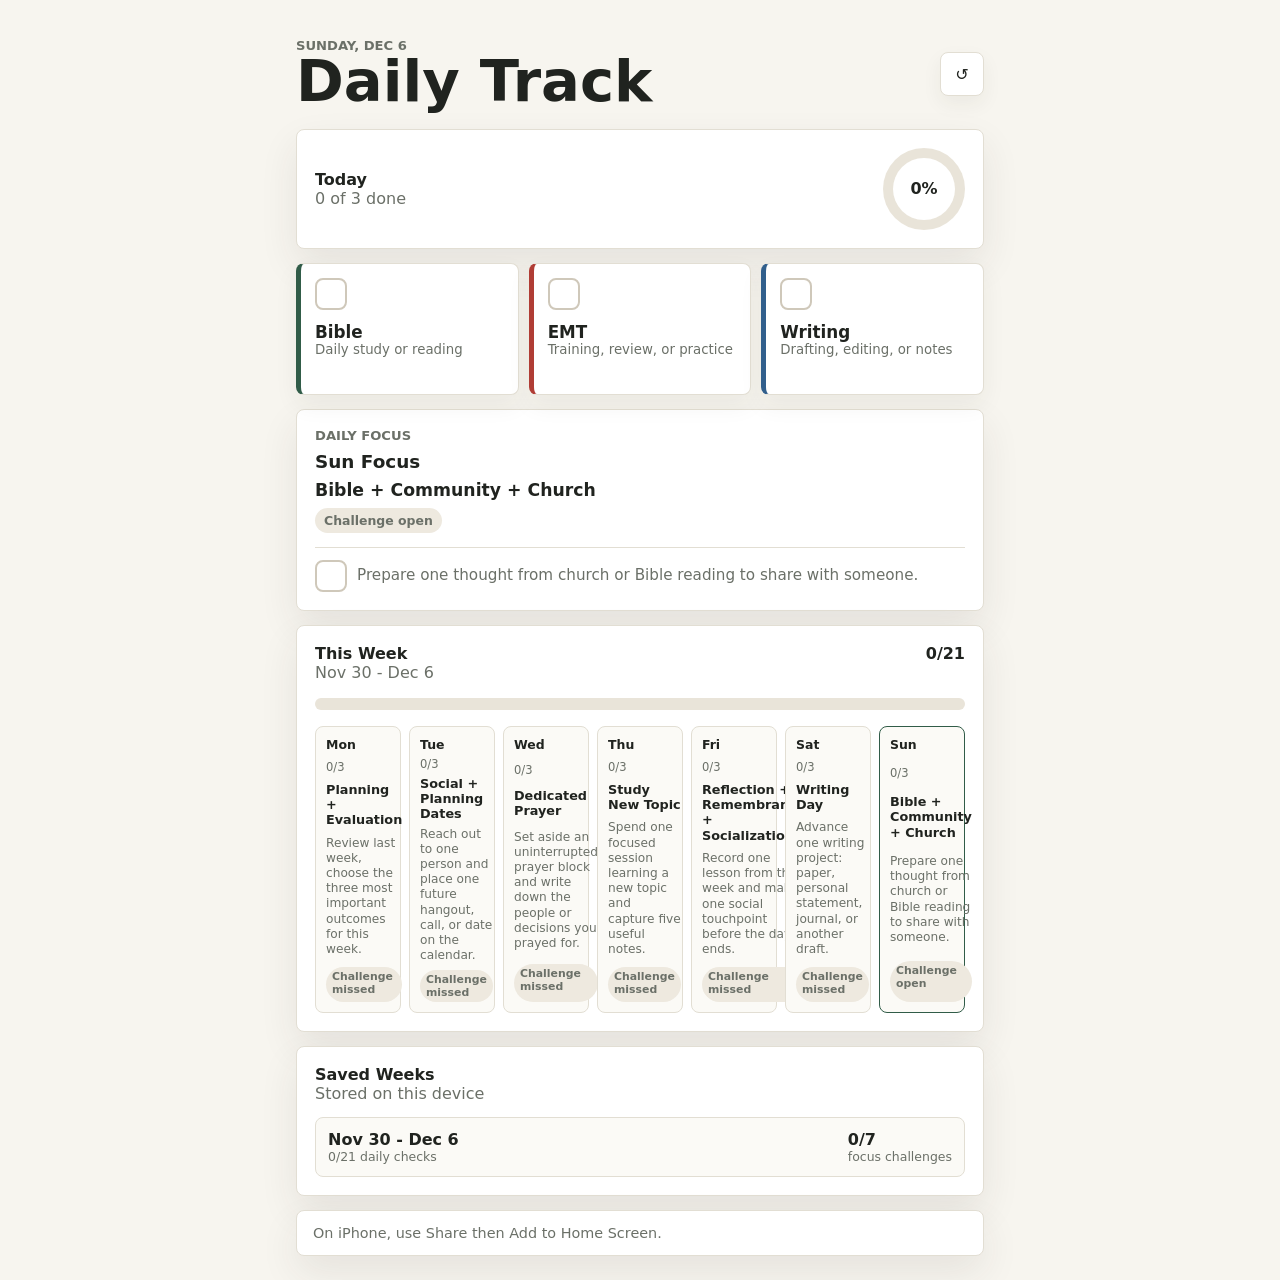
==== index.html @ 96e5474a "Add files via upload" ====
<!doctype html>
<html lang="en">
  <head>
    <meta charset="utf-8" />
    <meta name="viewport" content="width=device-width, initial-scale=1, viewport-fit=cover" />
    <meta name="theme-color" content="#f7f5ef" />
    <meta name="apple-mobile-web-app-capable" content="yes" />
    <meta name="apple-mobile-web-app-status-bar-style" content="default" />
    <meta name="apple-mobile-web-app-title" content="Daily Track" />
    <title>Daily Track</title>
    <link rel="manifest" href="manifest.webmanifest" />
    <link rel="apple-touch-icon" href="icon.svg" />
    <link rel="icon" href="icon.svg" type="image/svg+xml" />
    <link rel="stylesheet" href="styles.css" />
  </head>
  <body>
    <main class="app-shell">
      <header class="topbar">
        <div>
          <p class="eyebrow" id="todayLabel">Today</p>
          <h1>Daily Track</h1>
        </div>
        <button class="icon-button" id="resetToday" type="button" aria-label="Clear today's tasks" title="Clear today">
          <span aria-hidden="true">&#8634;</span>
        </button>
      </header>

      <section class="summary" aria-labelledby="summaryTitle">
        <div>
          <h2 id="summaryTitle">Today</h2>
          <p id="dailyStatus">0 of 3 done</p>
        </div>
        <div class="ring" aria-hidden="true">
          <span id="dailyPercent">0%</span>
        </div>
      </section>

      <section class="task-list" aria-label="Daily categories">
        <label class="task-card task-bible">
          <input type="checkbox" data-category="Bible" />
          <span class="checkmark" aria-hidden="true"></span>
          <span>
            <strong>Bible</strong>
            <small>Daily study or reading</small>
          </span>
        </label>

        <label class="task-card task-emt">
          <input type="checkbox" data-category="EMT" />
          <span class="checkmark" aria-hidden="true"></span>
          <span>
            <strong>EMT</strong>
            <small>Training, review, or practice</small>
          </span>
        </label>

        <label class="task-card task-writing">
          <input type="checkbox" data-category="Writing" />
          <span class="checkmark" aria-hidden="true"></span>
          <span>
            <strong>Writing</strong>
            <small>Drafting, editing, or notes</small>
          </span>
        </label>
      </section>

      <section class="focus-panel" aria-labelledby="focusTitle">
        <p class="eyebrow">Daily Focus</p>
        <h2 id="focusTitle">Today</h2>
        <p id="focusName">Focus loading</p>
        <strong class="challenge-status" id="challengeStatus">Challenge open</strong>
        <label class="focus-task">
          <input type="checkbox" id="focusDone" />
          <span class="checkmark" aria-hidden="true"></span>
          <span id="focusTask">Task loading</span>
        </label>
      </section>

      <section class="weekly" aria-labelledby="weeklyTitle">
        <div class="section-heading">
          <div>
            <h2 id="weeklyTitle">This Week</h2>
            <p id="weekRange">Monday-Sunday</p>
          </div>
          <strong id="weeklyStatus">0/21</strong>
        </div>
        <div class="progress-track" aria-label="Weekly completion">
          <span id="weeklyBar"></span>
        </div>
        <div class="week-grid" id="weekGrid" aria-label="Week by day"></div>
      </section>

      <section class="history" aria-labelledby="historyTitle">
        <div class="section-heading">
          <div>
            <h2 id="historyTitle">Saved Weeks</h2>
            <p>Stored on this device</p>
          </div>
        </div>
        <div class="history-list" id="historyList"></div>
      </section>

      <section class="install-note" aria-label="Install instructions">
        <p>On iPhone, use Share then Add to Home Screen.</p>
      </section>
    </main>

    <script src="app.js"></script>
  </body>
</html>
---- styles.css ----
:root {
  color-scheme: light;
  --bg: #f7f5ef;
  --panel: #ffffff;
  --ink: #20231f;
  --muted: #6b7068;
  --line: #e2ded3;
  --bible: #315c48;
  --emt: #b03d35;
  --writing: #315f8c;
  --accent: #315c48;
  --shadow: 0 16px 38px rgba(51, 49, 42, 0.09);
  font-family: Inter, ui-sans-serif, system-ui, -apple-system, BlinkMacSystemFont, "Segoe UI", sans-serif;
}

* {
  box-sizing: border-box;
}

body {
  min-height: 100vh;
  margin: 0;
  background: var(--bg);
  color: var(--ink);
}

button,
input {
  font: inherit;
}

.app-shell {
  width: min(100%, 720px);
  min-height: 100vh;
  margin: 0 auto;
  padding: max(18px, env(safe-area-inset-top)) 16px max(24px, env(safe-area-inset-bottom));
}

.topbar {
  display: flex;
  align-items: center;
  justify-content: space-between;
  gap: 16px;
  margin: 4px 0 18px;
}

.eyebrow,
h1,
h2,
p {
  margin: 0;
}

.eyebrow {
  color: var(--muted);
  font-size: 0.82rem;
  font-weight: 700;
  text-transform: uppercase;
}

h1 {
  font-size: clamp(2rem, 9vw, 3.6rem);
  line-height: 1;
  letter-spacing: 0;
}

h2 {
  font-size: 1rem;
}

.icon-button {
  display: grid;
  width: 44px;
  height: 44px;
  place-items: center;
  border: 1px solid var(--line);
  border-radius: 8px;
  background: var(--panel);
  color: var(--ink);
  box-shadow: 0 8px 20px rgba(51, 49, 42, 0.06);
}

.summary,
.focus-panel,
.weekly,
.history,
.install-note {
  background: var(--panel);
  border: 1px solid var(--line);
  border-radius: 8px;
  box-shadow: var(--shadow);
}

.summary {
  display: flex;
  align-items: center;
  justify-content: space-between;
  gap: 18px;
  padding: 18px;
}

.summary p,
.section-heading p,
.task-card small,
.focus-panel > p,
.install-note p {
  color: var(--muted);
}

.ring {
  display: grid;
  width: 82px;
  aspect-ratio: 1;
  place-items: center;
  border-radius: 50%;
  background: conic-gradient(var(--accent) var(--daily-deg, 0deg), #e9e4d9 0deg);
  font-weight: 800;
}

.ring::before {
  content: "";
  position: absolute;
}

.ring span {
  display: grid;
  width: 62px;
  aspect-ratio: 1;
  place-items: center;
  border-radius: 50%;
  background: var(--panel);
}

.task-list {
  display: grid;
  gap: 10px;
  margin: 14px 0;
}

.task-card {
  display: grid;
  grid-template-columns: 36px 1fr;
  align-items: center;
  gap: 12px;
  min-height: 72px;
  padding: 14px;
  border: 1px solid var(--line);
  border-left: 5px solid var(--category-color);
  border-radius: 8px;
  background: var(--panel);
  box-shadow: 0 10px 24px rgba(51, 49, 42, 0.06);
  -webkit-tap-highlight-color: transparent;
}

.task-card input {
  position: absolute;
  opacity: 0;
  pointer-events: none;
}

.task-card strong,
.task-card small {
  display: block;
}

.task-card strong {
  font-size: 1.05rem;
}

.task-bible {
  --category-color: var(--bible);
}

.task-emt {
  --category-color: var(--emt);
}

.task-writing {
  --category-color: var(--writing);
}

.checkmark {
  display: grid;
  width: 32px;
  aspect-ratio: 1;
  place-items: center;
  border: 2px solid #cfc8ba;
  border-radius: 8px;
  color: #fff;
}

.task-card input:checked + .checkmark {
  border-color: var(--category-color);
  background: var(--category-color);
}

.task-card input:checked + .checkmark::after {
  content: "\2713";
  font-weight: 900;
}

.task-card:has(input:checked) {
  background: color-mix(in srgb, var(--category-color) 9%, white);
}

.focus-panel {
  display: grid;
  gap: 8px;
  margin-bottom: 14px;
  padding: 18px;
  transition: background 180ms ease, border-color 180ms ease, transform 180ms ease;
}

.focus-panel.challenge-complete {
  border-color: color-mix(in srgb, var(--accent) 50%, var(--line));
  background: color-mix(in srgb, var(--accent) 10%, white);
  transform: translateY(-1px);
}

.focus-panel h2 {
  font-size: 1.15rem;
}

.focus-panel > p:not(.eyebrow) {
  color: var(--ink);
  font-size: 1.08rem;
  font-weight: 800;
}

.challenge-status {
  width: fit-content;
  padding: 5px 9px;
  border-radius: 999px;
  background: #eee9df;
  color: var(--muted);
  font-size: 0.78rem;
}

.challenge-complete .challenge-status {
  background: var(--accent);
  color: #fff;
}

.focus-task {
  display: grid;
  grid-template-columns: 32px 1fr;
  align-items: center;
  gap: 10px;
  margin-top: 6px;
  padding-top: 12px;
  border-top: 1px solid var(--line);
  color: var(--muted);
  font-size: 0.95rem;
  line-height: 1.35;
}

.focus-task input {
  position: absolute;
  opacity: 0;
  pointer-events: none;
}

.focus-task input:checked + .checkmark {
  border-color: var(--accent);
  background: var(--accent);
}

.focus-task input:checked + .checkmark::after {
  content: "\2713";
  font-weight: 900;
}

.focus-task:has(input:checked) span:last-child {
  text-decoration: line-through;
  text-decoration-thickness: 2px;
}

.weekly {
  padding: 18px;
}

.section-heading {
  display: flex;
  align-items: flex-start;
  justify-content: space-between;
  gap: 12px;
}

.progress-track {
  height: 12px;
  margin: 16px 0;
  overflow: hidden;
  border-radius: 999px;
  background: #e9e4d9;
}

.progress-track span {
  display: block;
  width: var(--weekly-width, 0%);
  height: 100%;
  border-radius: inherit;
  background: linear-gradient(90deg, var(--bible), var(--writing));
  transition: width 180ms ease;
}

.week-grid {
  display: grid;
  gap: 8px;
}

.day-cell {
  display: grid;
  gap: 5px;
  min-height: 94px;
  padding: 10px;
  border: 1px solid var(--line);
  border-radius: 8px;
  background: #fbfaf6;
}

.day-cell strong {
  font-size: 0.78rem;
}

.day-cell span {
  color: var(--muted);
  font-size: 0.72rem;
}

.day-cell small {
  color: var(--ink);
  font-size: 0.8rem;
  font-weight: 800;
  line-height: 1.2;
}

.day-cell em {
  color: var(--muted);
  font-size: 0.76rem;
  font-style: normal;
  line-height: 1.25;
}

.day-cell b {
  width: fit-content;
  margin-top: 2px;
  padding: 3px 6px;
  border-radius: 999px;
  background: #eee9df;
  color: var(--muted);
  font-size: 0.68rem;
}

.day-cell.challenge-done {
  background: color-mix(in srgb, var(--accent) 8%, white);
}

.day-cell.challenge-done b {
  background: var(--accent);
  color: #fff;
}

.day-cell.today {
  border-color: var(--accent);
}

.history {
  margin-top: 14px;
  padding: 18px;
}

.history-list {
  display: grid;
  gap: 8px;
  margin-top: 14px;
}

.history-item {
  display: flex;
  align-items: center;
  justify-content: space-between;
  gap: 12px;
  padding: 12px;
  border: 1px solid var(--line);
  border-radius: 8px;
  background: #fbfaf6;
}

.history-item strong,
.history-item span {
  display: block;
}

.history-item span {
  color: var(--muted);
  font-size: 0.78rem;
}

.install-note {
  margin-top: 14px;
  padding: 14px 16px;
  font-size: 0.9rem;
}

@media (min-width: 680px) {
  .app-shell {
    padding-top: 34px;
  }

  .task-list {
    grid-template-columns: repeat(3, 1fr);
  }

  .task-card {
    grid-template-columns: 1fr;
    align-content: start;
    min-height: 132px;
  }

  .week-grid {
    grid-template-columns: repeat(7, minmax(0, 1fr));
  }

  .day-cell {
    min-height: 164px;
  }
}
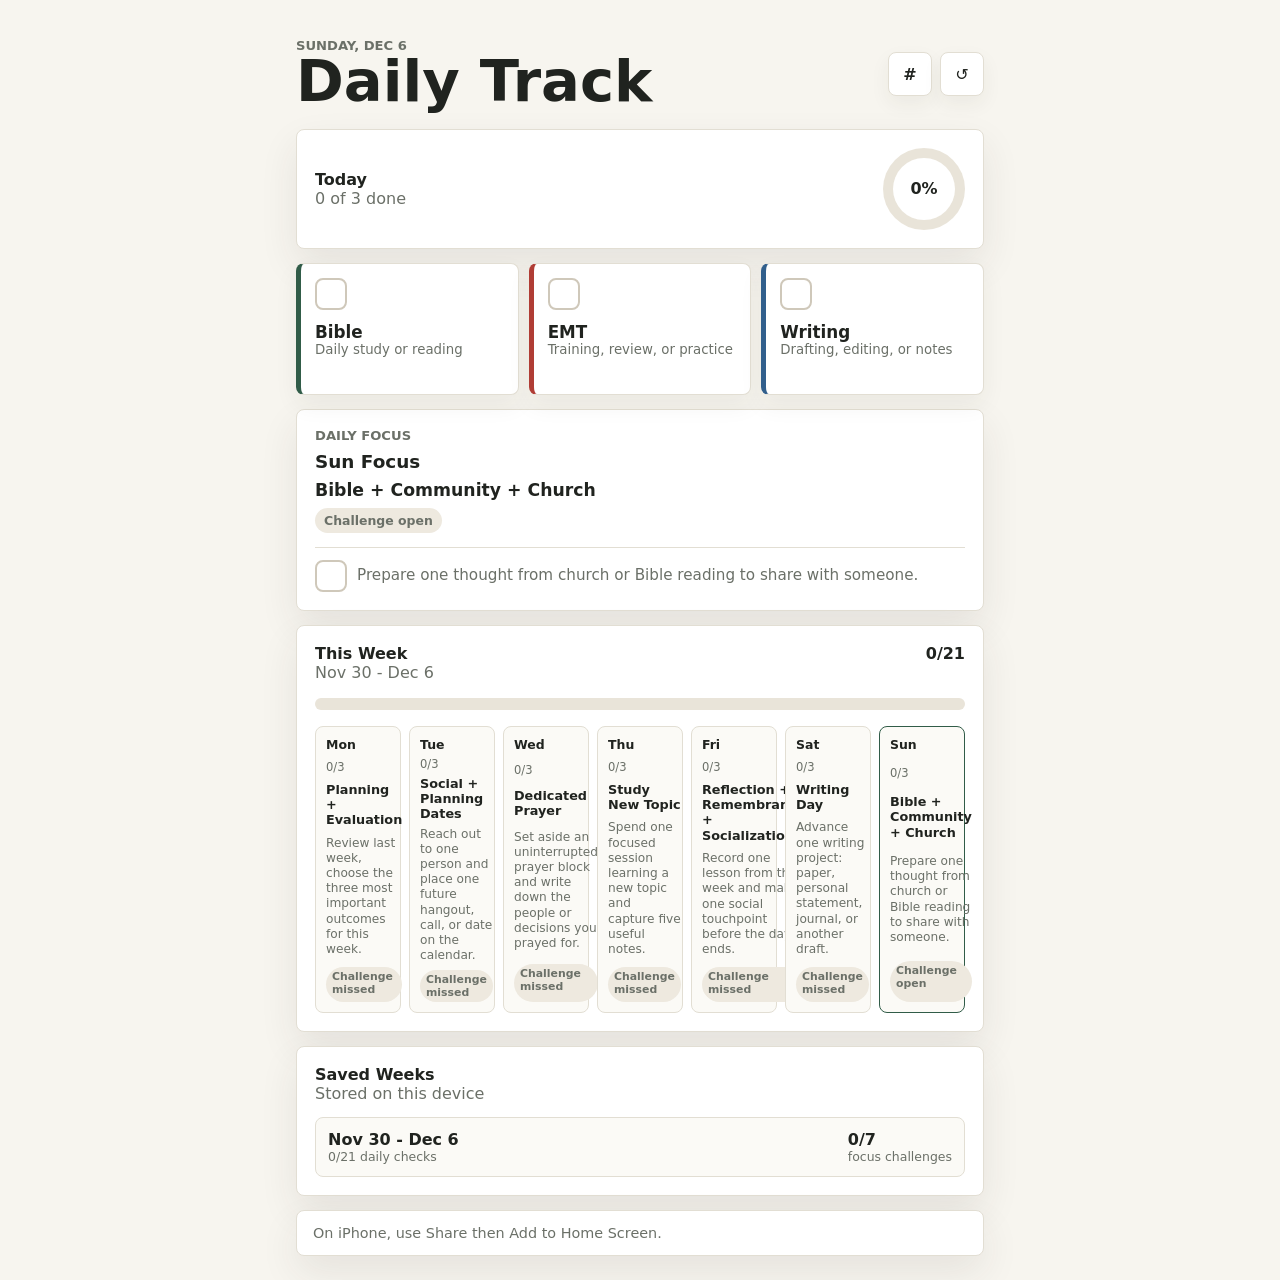
==== commit 6ca56ead: "Add files via upload" ====
--- a/index.html
+++ b/index.html
@@ -20,9 +20,12 @@
           <p class="eyebrow" id="todayLabel">Today</p>
           <h1>Daily Track</h1>
         </div>
-        <button class="icon-button" id="resetToday" type="button" aria-label="Clear today's tasks" title="Clear today">
-          <span aria-hidden="true">&#8634;</span>
-        </button>
+        <div class="topbar-actions">
+          <a class="icon-link" href="chain.html" aria-label="Open chain tracker" title="Chain tracker">#</a>
+          <button class="icon-button" id="resetToday" type="button" aria-label="Clear today's tasks" title="Clear today">
+            <span aria-hidden="true">&#8634;</span>
+          </button>
+        </div>
       </header>
 
       <section class="summary" aria-labelledby="summaryTitle">
--- a/styles.css
+++ b/styles.css
@@ -29,6 +29,11 @@
   font: inherit;
 }
 
+a {
+  color: inherit;
+  text-decoration: none;
+}
+
 .app-shell {
   width: min(100%, 720px);
   min-height: 100vh;
@@ -44,6 +49,12 @@
   margin: 4px 0 18px;
 }
 
+.topbar-actions {
+  display: flex;
+  align-items: center;
+  gap: 8px;
+}
+
 .eyebrow,
 h1,
 h2,
@@ -78,6 +89,19 @@
   background: var(--panel);
   color: var(--ink);
   box-shadow: 0 8px 20px rgba(51, 49, 42, 0.06);
+}
+
+.icon-link {
+  display: grid;
+  width: 44px;
+  height: 44px;
+  place-items: center;
+  border: 1px solid var(--line);
+  border-radius: 8px;
+  background: var(--panel);
+  color: var(--ink);
+  box-shadow: 0 8px 20px rgba(51, 49, 42, 0.06);
+  font-weight: 800;
 }
 
 .summary,
@@ -402,6 +426,185 @@
   font-size: 0.9rem;
 }
 
+.chain-shell {
+  padding-bottom: max(28px, env(safe-area-inset-bottom));
+}
+
+.chain-hero,
+.chain-today,
+.chain-grid-panel,
+.chain-legend,
+.stat-card {
+  background: var(--panel);
+  border: 1px solid var(--line);
+  border-radius: 8px;
+  box-shadow: var(--shadow);
+}
+
+.chain-hero {
+  display: flex;
+  align-items: flex-end;
+  justify-content: space-between;
+  gap: 18px;
+  padding: 18px;
+}
+
+.chain-message {
+  margin-top: 8px;
+  color: var(--ink);
+  font-size: 1.05rem;
+  font-weight: 800;
+}
+
+.chain-month-gain {
+  text-align: right;
+}
+
+.chain-month-gain strong {
+  display: block;
+  font-size: 1.9rem;
+  line-height: 1;
+}
+
+.chain-month-gain span,
+.stat-card span,
+.chain-grid-panel p,
+.chain-today p {
+  color: var(--muted);
+}
+
+.chain-stats {
+  display: grid;
+  gap: 10px;
+  margin: 14px 0;
+}
+
+.stat-card {
+  padding: 14px;
+}
+
+.stat-card strong {
+  display: block;
+  margin-top: 6px;
+  font-size: 1.7rem;
+  line-height: 1;
+}
+
+.chain-today,
+.chain-grid-panel {
+  padding: 18px;
+}
+
+.skip-toggle {
+  display: grid;
+  grid-template-columns: 32px 1fr;
+  align-items: center;
+  gap: 10px;
+  margin-top: 12px;
+}
+
+.skip-toggle input {
+  position: absolute;
+  opacity: 0;
+  pointer-events: none;
+}
+
+.skip-toggle input:checked + .checkmark {
+  border-color: #917043;
+  background: #917043;
+}
+
+.skip-toggle input:checked + .checkmark::after {
+  content: "\2713";
+  font-weight: 900;
+}
+
+.chain-legend {
+  display: grid;
+  grid-template-columns: repeat(2, minmax(0, 1fr));
+  gap: 10px;
+  margin: 14px 0;
+  padding: 14px;
+  font-size: 0.86rem;
+  color: var(--muted);
+}
+
+.chain-legend span {
+  display: flex;
+  align-items: center;
+  gap: 8px;
+}
+
+.legend-box {
+  width: 14px;
+  height: 14px;
+  border-radius: 4px;
+  border: 1px solid var(--line);
+}
+
+.chain-grid-wrap {
+  overflow-x: auto;
+  padding-bottom: 4px;
+}
+
+.chain-grid {
+  display: grid;
+  grid-template-columns: repeat(13, 16px);
+  grid-auto-rows: 16px;
+  grid-auto-flow: column;
+  gap: 5px;
+  width: fit-content;
+}
+
+.chain-cell {
+  width: 16px;
+  height: 16px;
+  border-radius: 4px;
+  border: 1px solid rgba(32, 35, 31, 0.06);
+  background: #ece7dd;
+  cursor: pointer;
+}
+
+.chain-cell.today {
+  outline: 2px solid var(--ink);
+  outline-offset: 2px;
+}
+
+.chain-cell:focus-visible {
+  outline: 2px solid var(--ink);
+  outline-offset: 2px;
+}
+
+.chain-cell.locked {
+  cursor: default;
+}
+
+.level-missed {
+  background: #ece7dd;
+}
+
+.level-complete {
+  background: #7fb08e;
+}
+
+.level-bonus {
+  background: #315c48;
+}
+
+.level-skip {
+  background: #b89a6a;
+}
+
+@media (min-width: 680px) {
+  .chain-stats {
+    grid-template-columns: repeat(3, minmax(0, 1fr));
+  }
+
+  .chain-legend {
+    grid-template-columns: repeat(4, minmax(0, 1fr));
+  }
+}
+
 @media (min-width: 680px) {
   .app-shell {
     padding-top: 34px;
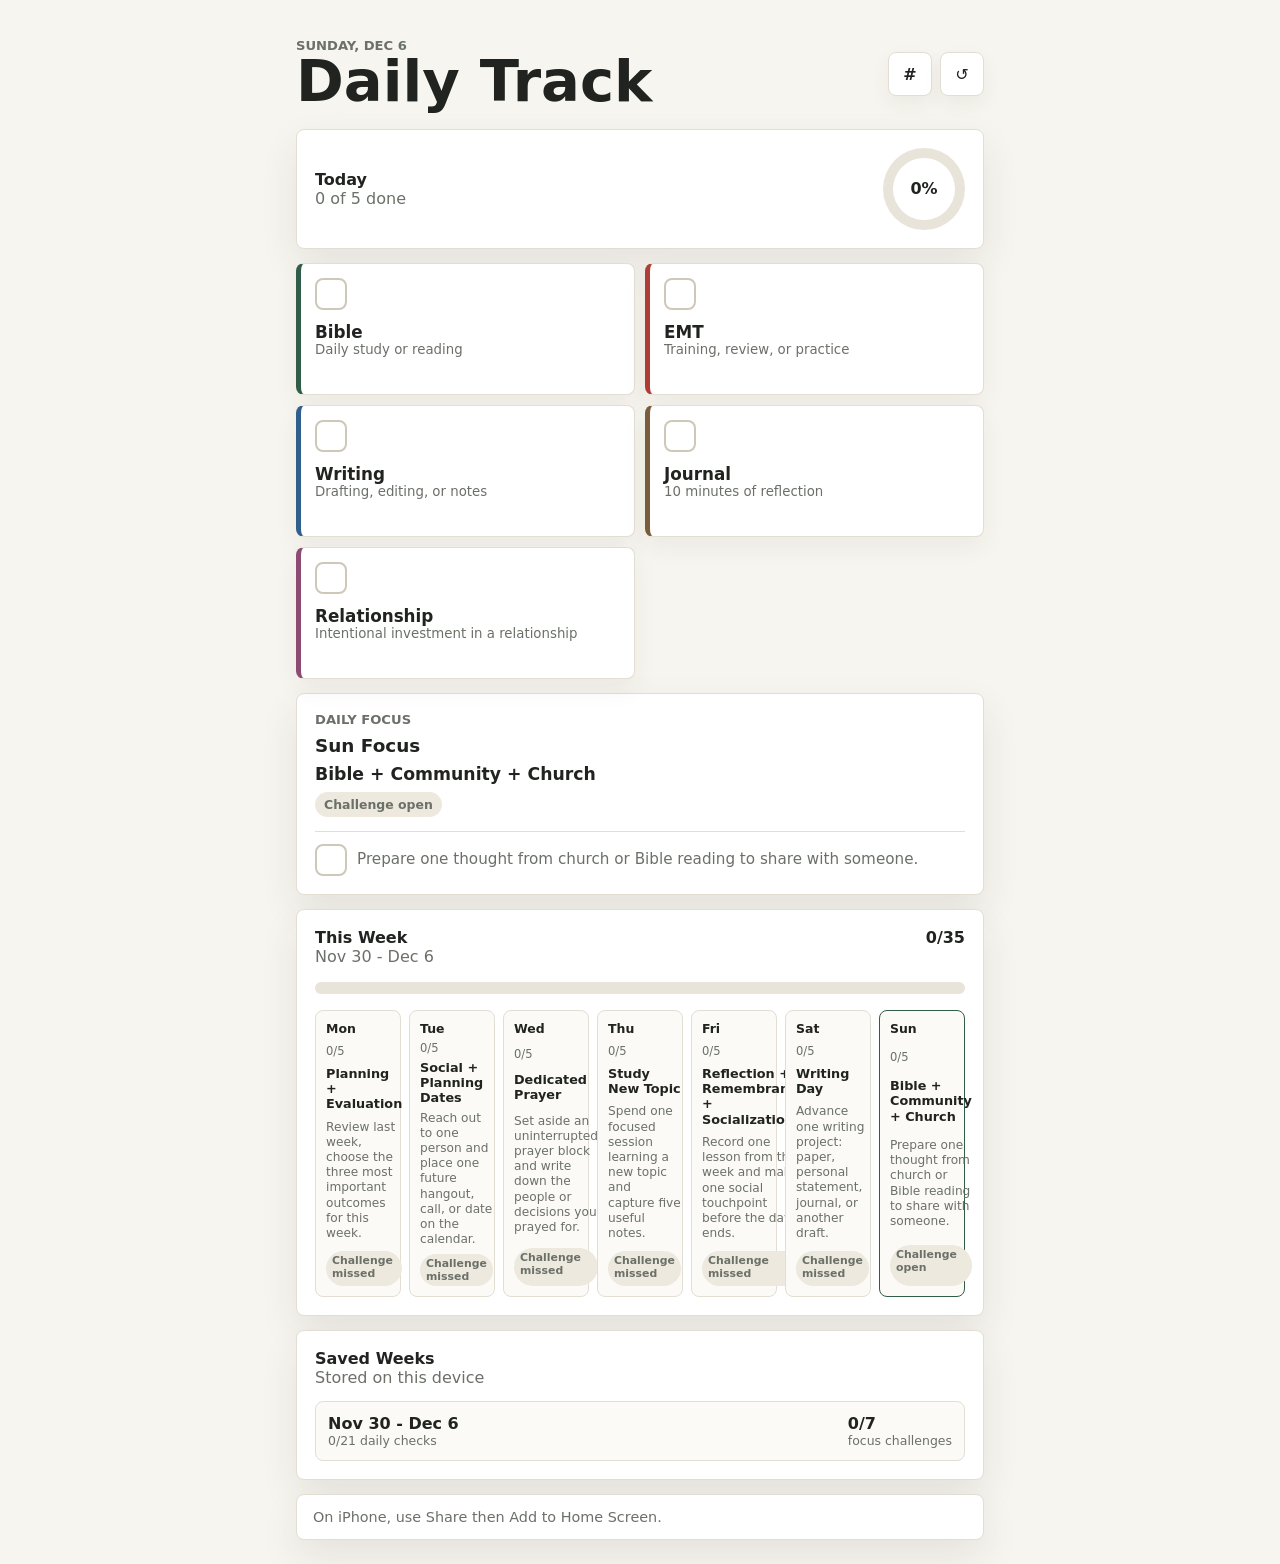
==== commit 049e9f17: "Add files via upload" ====
--- a/index.html
+++ b/index.html
@@ -65,6 +65,24 @@
             <small>Drafting, editing, or notes</small>
           </span>
         </label>
+
+        <label class="task-card task-journal">
+          <input type="checkbox" data-category="Journal" />
+          <span class="checkmark" aria-hidden="true"></span>
+          <span>
+            <strong>Journal</strong>
+            <small>10 minutes of reflection</small>
+          </span>
+        </label>
+
+        <label class="task-card task-relationship">
+          <input type="checkbox" data-category="Relationship" />
+          <span class="checkmark" aria-hidden="true"></span>
+          <span>
+            <strong>Relationship</strong>
+            <small>Intentional investment in a relationship</small>
+          </span>
+        </label>
       </section>
 
       <section class="focus-panel" aria-labelledby="focusTitle">
--- a/styles.css
+++ b/styles.css
@@ -8,6 +8,8 @@
   --bible: #315c48;
   --emt: #b03d35;
   --writing: #315f8c;
+  --journal: #7a5c3c;
+  --relationship: #8c4b73;
   --accent: #315c48;
   --shadow: 0 16px 38px rgba(51, 49, 42, 0.09);
   font-family: Inter, ui-sans-serif, system-ui, -apple-system, BlinkMacSystemFont, "Segoe UI", sans-serif;
@@ -203,6 +205,14 @@
   --category-color: var(--writing);
 }
 
+.task-journal {
+  --category-color: var(--journal);
+}
+
+.task-relationship {
+  --category-color: var(--relationship);
+}
+
 .checkmark {
   display: grid;
   width: 32px;
@@ -456,6 +466,13 @@
   font-weight: 800;
 }
 
+.chain-month-label {
+  display: block;
+  margin-top: 8px;
+  color: var(--muted);
+  font-size: 0.8rem;
+}
+
 .chain-month-gain {
   text-align: right;
 }
@@ -471,6 +488,13 @@
 .chain-grid-panel p,
 .chain-today p {
   color: var(--muted);
+}
+
+.chain-month-gain small {
+  display: block;
+  margin-top: 6px;
+  color: var(--muted);
+  font-size: 0.78rem;
 }
 
 .chain-stats {
@@ -547,6 +571,31 @@
   padding-bottom: 4px;
 }
 
+.chain-grid-stack {
+  display: grid;
+  gap: 12px;
+}
+
+.habit-panel {
+  display: grid;
+  gap: 10px;
+  padding: 12px;
+  border: 1px solid var(--line);
+  border-radius: 8px;
+  background: #fbfaf6;
+}
+
+.habit-copy strong,
+.habit-copy span {
+  display: block;
+}
+
+.habit-copy span {
+  margin-top: 3px;
+  color: var(--muted);
+  font-size: 0.8rem;
+}
+
 .chain-grid {
   display: grid;
   grid-template-columns: repeat(13, 16px);
@@ -554,6 +603,10 @@
   grid-auto-flow: column;
   gap: 5px;
   width: fit-content;
+}
+
+.month-grid {
+  grid-template-columns: repeat(7, 16px);
 }
 
 .chain-cell {
@@ -595,6 +648,11 @@
   background: #b89a6a;
 }
 
+.level-future {
+  background: #f6f2ea;
+  border-style: dashed;
+}
+
 @media (min-width: 680px) {
   .chain-stats {
     grid-template-columns: repeat(3, minmax(0, 1fr));
@@ -611,7 +669,7 @@
   }
 
   .task-list {
-    grid-template-columns: repeat(3, 1fr);
+    grid-template-columns: repeat(2, 1fr);
   }
 
   .task-card {
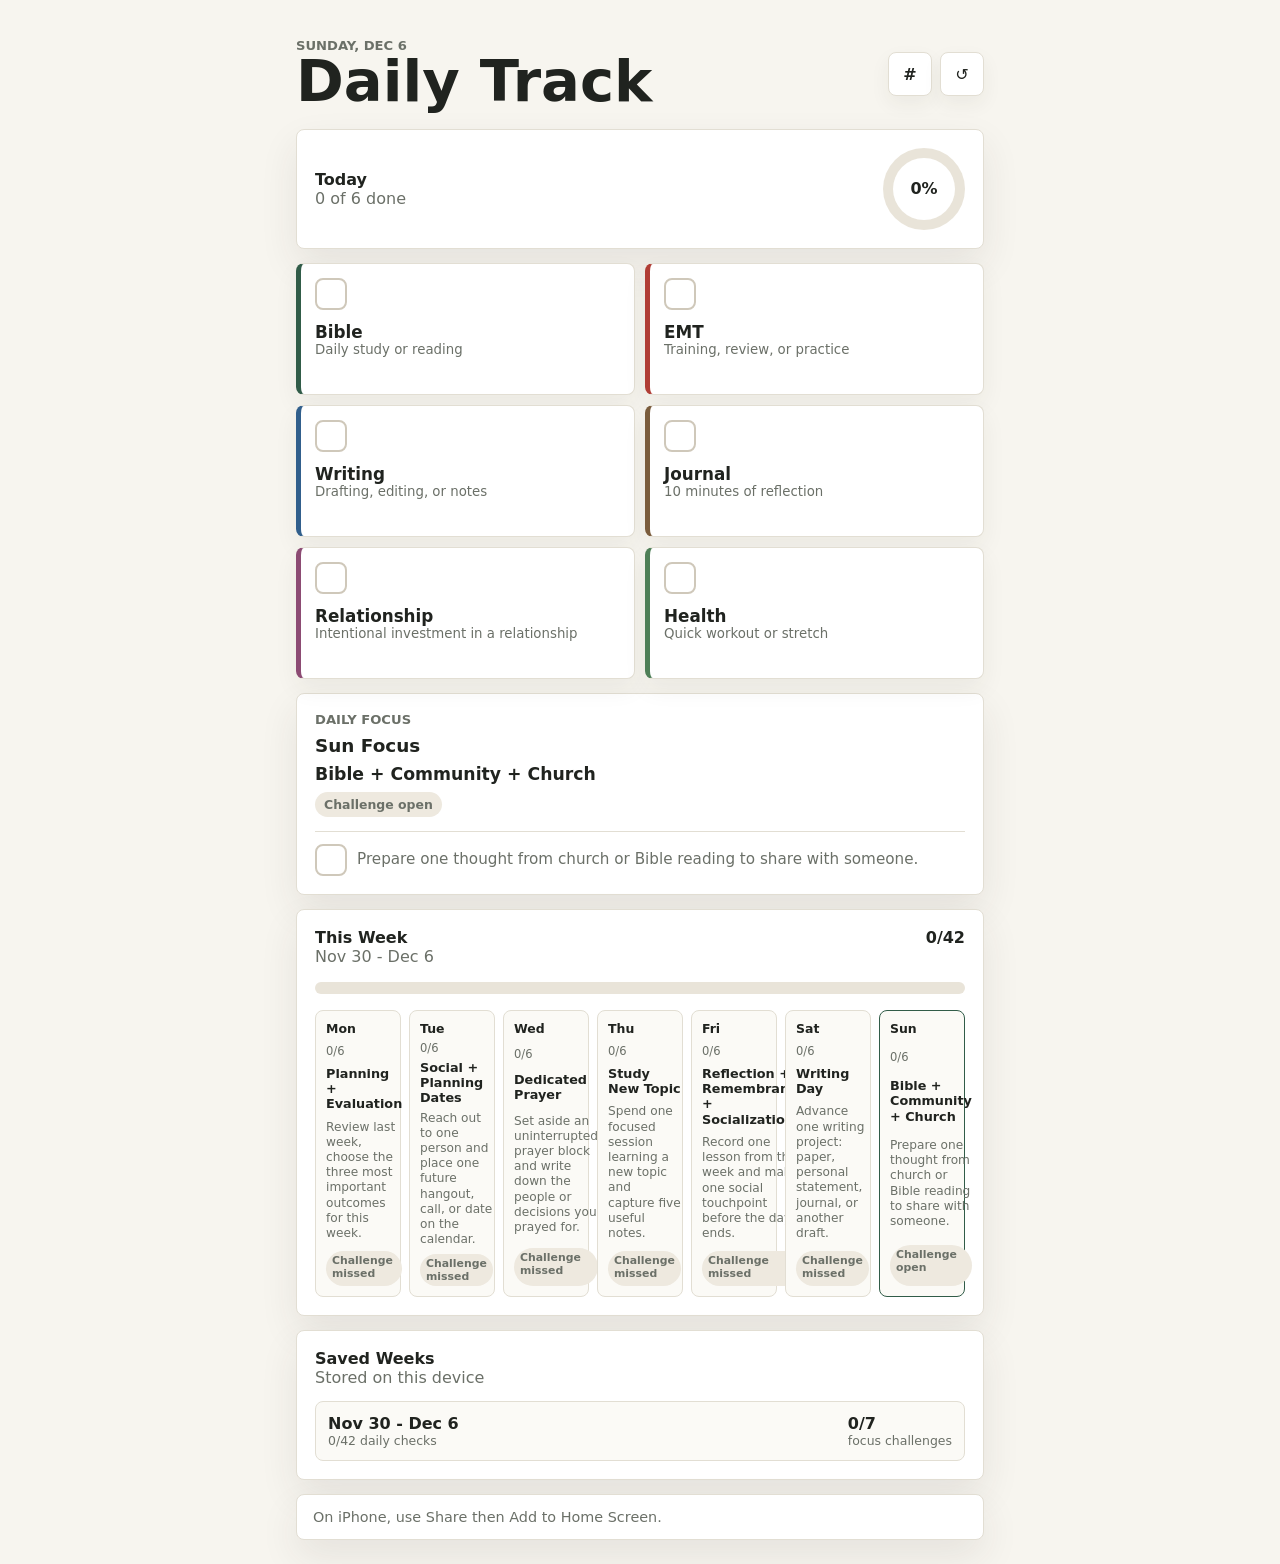
==== commit f34f8780: "Add files via upload" ====
--- a/index.html
+++ b/index.html
@@ -83,6 +83,15 @@
             <small>Intentional investment in a relationship</small>
           </span>
         </label>
+
+        <label class="task-card task-health">
+          <input type="checkbox" data-category="Health" />
+          <span class="checkmark" aria-hidden="true"></span>
+          <span>
+            <strong>Health</strong>
+            <small>Quick workout or stretch</small>
+          </span>
+        </label>
       </section>
 
       <section class="focus-panel" aria-labelledby="focusTitle">
@@ -103,7 +112,7 @@
             <h2 id="weeklyTitle">This Week</h2>
             <p id="weekRange">Monday-Sunday</p>
           </div>
-          <strong id="weeklyStatus">0/21</strong>
+          <strong id="weeklyStatus">0/42</strong>
         </div>
         <div class="progress-track" aria-label="Weekly completion">
           <span id="weeklyBar"></span>
--- a/styles.css
+++ b/styles.css
@@ -10,6 +10,7 @@
   --writing: #315f8c;
   --journal: #7a5c3c;
   --relationship: #8c4b73;
+  --health: #4e7f57;
   --accent: #315c48;
   --shadow: 0 16px 38px rgba(51, 49, 42, 0.09);
   font-family: Inter, ui-sans-serif, system-ui, -apple-system, BlinkMacSystemFont, "Segoe UI", sans-serif;
@@ -211,6 +212,10 @@
 
 .task-relationship {
   --category-color: var(--relationship);
+}
+
+.task-health {
+  --category-color: var(--health);
 }
 
 .checkmark {
@@ -443,6 +448,7 @@
 .chain-hero,
 .chain-today,
 .chain-grid-panel,
+.chain-notes,
 .chain-legend,
 .stat-card {
   background: var(--panel);
@@ -515,8 +521,25 @@
 }
 
 .chain-today,
-.chain-grid-panel {
+.chain-grid-panel,
+.chain-notes {
   padding: 18px;
+}
+
+.chain-notes {
+  margin-top: 14px;
+}
+
+.summary-output {
+  width: 100%;
+  min-height: 168px;
+  margin-top: 14px;
+  padding: 12px;
+  border: 1px solid var(--line);
+  border-radius: 8px;
+  background: #fbfaf6;
+  color: var(--ink);
+  resize: vertical;
 }
 
 .skip-toggle {
